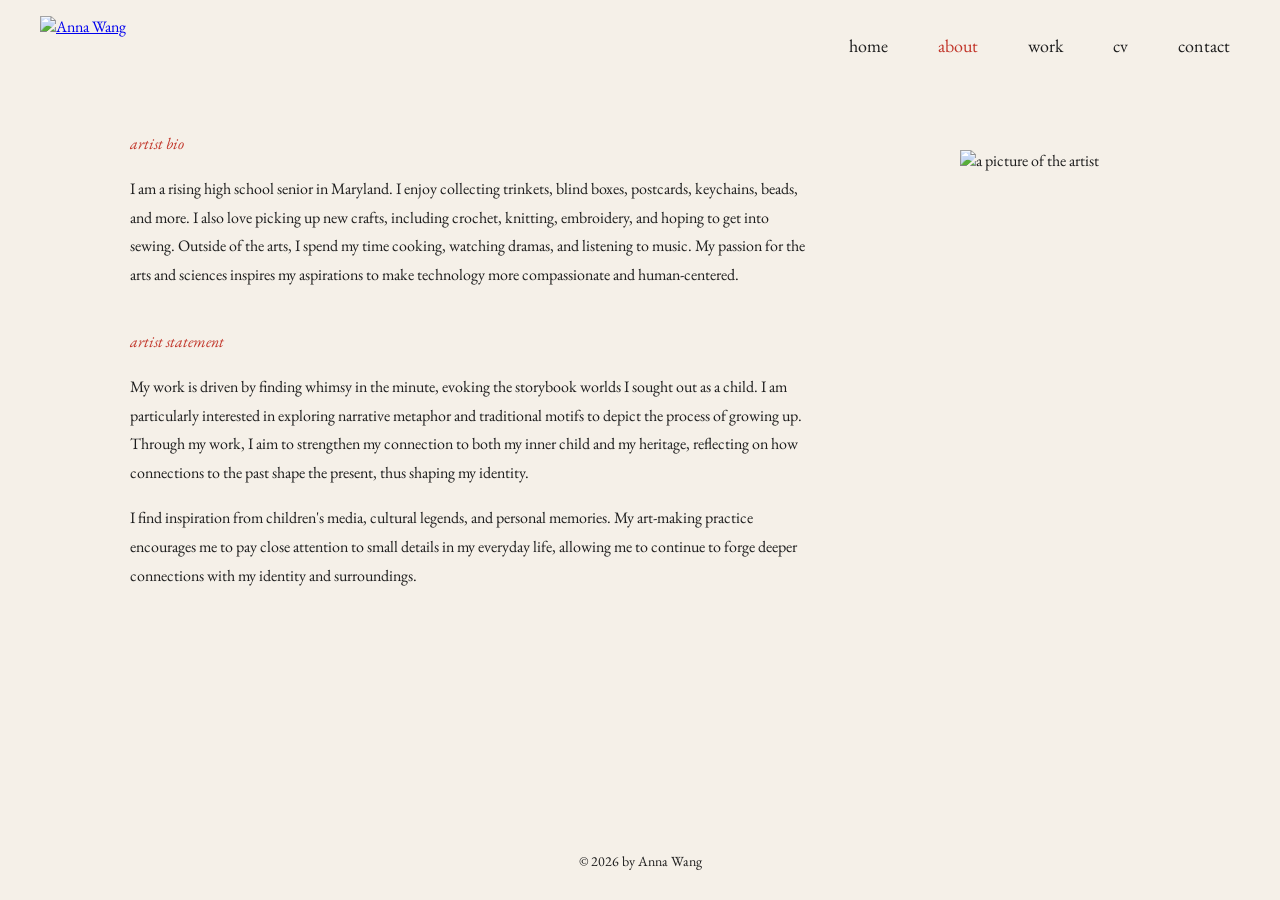
==== about.html @ 2f898c02 "build structure and layout, add all asset images" ====
<!DOCTYPE html>
<html lang="en">
<head>
  <meta charset="UTF-8">
  <meta name="viewport" content="width=device-width, initial-scale=1.0">
  <title>about — Anna Wang</title>
  <link rel="stylesheet" href="styles.css">
</head>
<body>

  <header>
    <a href="index.html"><img src="assets/logo.png" alt="Anna Wang" class="logo"></a>
    <nav>
      <a href="index.html">home</a>
      <a href="about.html" class="active">about</a>
      <a href="work.html">work</a>
      <a href="cv.html">cv</a>
      <a href="contact.html">contact</a>
    </nav>
  </header>

  <main class="about-main">

    <div class="about-text-col">

      <div class="about-section">
        <p class="section-heading">artist bio</p>
        <p>I am a rising high school senior in Maryland. I enjoy collecting trinkets, blind boxes,
        postcards, keychains, beads, and more. I also love picking up new crafts, including crochet,
        knitting, embroidery, and hoping to get into sewing. Outside of the arts, I spend my time
        cooking, watching dramas, and listening to music. My passion for the arts and sciences
        inspires my aspirations to make technology more compassionate and human-centered.</p>
      </div>

      <div class="about-section">
        <p class="section-heading">artist statement</p>
        <p>My work is driven by finding whimsy in the minute, evoking the storybook worlds I sought
        out as a child. I am particularly interested in exploring narrative metaphor and traditional
        motifs to depict the process of growing up. Through my work, I aim to strengthen my
        connection to both my inner child and my heritage, reflecting on how connections to the past
        shape the present, thus shaping my identity.</p>
        <p>I find inspiration from children's media, cultural legends, and personal memories. My
        art-making practice encourages me to pay close attention to small details in my everyday
        life, allowing me to continue to forge deeper connections with my identity and surroundings.</p>
      </div>

    </div>

    <!-- ornate framed portrait -->
    <div class="portrait-framed">
      <img src="assets/portrait.jpg" alt="a picture of the artist">
    </div>

  </main>

  <footer>© 2026 by Anna Wang</footer>

  <img src="assets/mouse.png" alt="" class="mouse-deco">

</body>
</html>
---- styles.css ----
@import url('https://fonts.googleapis.com/css2?family=EB+Garamond:ital,wght@0,400;0,500;1,400;1,500&display=swap');

:root {
  --bg: #f5f0e8;
  --text: #1c1c1c;
  --accent: #c13428;
  --border: #a09888;
}

*, *::before, *::after {
  box-sizing: border-box;
  margin: 0;
  padding: 0;
}

body {
  background: var(--bg);
  color: var(--text);
  font-family: 'EB Garamond', Georgia, serif;
  min-height: 100vh;
  display: flex;
  flex-direction: column;
}

/* overall header */
header {
  display: flex;
  align-items: center;
  justify-content: space-between;
  padding: 16px 50px 16px 40px;
  background: var(--bg);
}

.logo {
  height: 58px;
  width: auto;
  display: block;
}

nav {
  display: flex;
  gap: 50px;
  align-items: center;
}

nav a {
  text-decoration: none;
  color: var(--text);
  font-size: 18px;
  font-family: 'EB Garamond', Georgia, serif;
}

nav a.active,
nav a:hover {
  color: var(--accent);
}

/* overall footer */
footer {
  text-align: center;
  padding: 30px 20px;
  font-size: 14px;
  margin-top: auto;
}

/* mouse decoration */
.mouse-deco {
  position: fixed;
  bottom: 10px;
  right: 10px;
  width: 155px;
  pointer-events: none;
  z-index: 10;
}

/* home page */
.home-main {
  flex: 1;
  display: flex;
  flex-direction: column;
  align-items: center;
  padding: 20px 50px 40px;
}

.home-hero img {
  max-width: 660px;
  width: 100%;
  height: auto;
  display: block;
}

.explore-btn {
  display: inline-block;
  margin-top: 28px;
  padding: 10px 32px;
  border: 1.5px solid var(--accent);
  border-radius: 30px;
  color: var(--accent);
  text-decoration: none;
  font-size: 17px;
  transition: background 0.2s, color 0.2s;
}

.explore-btn:hover {
  background: var(--accent);
  color: #fff;
}

/* about page */
.about-main {
  flex: 1;
  display: grid;
  grid-template-columns: 1fr auto;
  gap: 50px;
  padding: 40px 80px 60px 130px;
  align-items: start;
}

.about-section {
  margin-bottom: 38px;
}

.section-heading {
  color: var(--accent);
  font-style: italic;
  font-size: 18px;
  margin-bottom: 14px;
}

.about-text-col p {
  font-size: 16px;
  line-height: 1.8;
  max-width: 680px;
}

.about-text-col p + p {
  margin-top: 16px;
}

.portrait-framed {
  width: 240px;
  margin-top: 20px;
}

.portrait-framed img {
  width: 100%;
  height: auto;
  display: block;
}

/* work overview page */
.work-main {
  flex: 1;
  padding: 20px 130px 60px;
}

.work-overview-grid {
  display: grid;
  grid-template-columns: repeat(6, 1fr);
  gap: 35px;
}

/* top row three images */
.work-overview-grid .thumb:nth-child(1) { grid-column: 1 / 3; }
.work-overview-grid .thumb:nth-child(2) { grid-column: 3 / 5; }
.work-overview-grid .thumb:nth-child(3) { grid-column: 5 / 7; }
/* bottom row two images */
.work-overview-grid .thumb:nth-child(4) { grid-column: 2 / 4; }
.work-overview-grid .thumb:nth-child(5) { grid-column: 4 / 6; }

.thumb {
  display: block;
  cursor: pointer;
}

.thumb img {
  width: 100%;
  height: auto;
  display: block;
  transition: opacity 0.2s;
}

.thumb:hover img {
  opacity: 0.88;
}

/* work category page columns */
.work-category-main {
  flex: 1;
  padding: 20px 130px 60px 130px;
  columns: 3;
  column-gap: 30px;
}

.work-item {
  break-inside: avoid;
  margin-bottom: 30px;
}

.work-item img {
  width: 100%;
  height: auto;
  display: block;
}

.work-caption {
  font-size: 13px;
  margin-top: 6px;
  color: var(--text);
}

/* work mixed media & SI layout */
.work-series-main {
  flex: 1;
  padding: 20px 50px 60px;
}

.series-pair {
  display: grid;
  grid-template-columns: 1fr 1fr;
  gap: 40px;
  margin-bottom: 60px;
  align-items: start;
}

.series-block {
  margin-bottom: 60px;
}

.series-block-inner {
  display: grid;
  grid-template-columns: 3fr 2fr;
  gap: 20px;
  align-items: start;
}

.series-main-img {
  width: 100%;
  height: auto;
  display: block;
}

.series-detail-row {
  display: grid;
  grid-template-columns: 1fr 1fr;
  gap: 8px;
  margin-top: 8px;
}

.series-detail-row img,
.series-detail-col img {
  width: 100%;
  height: auto;
  display: block;
}

.series-detail-col {
  display: flex;
  flex-direction: column;
  gap: 8px;
}

.series-2x2 {
  display: grid;
  grid-template-columns: 1fr 1fr;
  gap: 8px;
}

.series-2x2 img {
  width: 100%;
  height: auto;
  display: block;
}

.series-caption {
  font-size: 13px;
  font-style: italic;
  margin-top: 10px;
  color: var(--text);
}

/* cv page */
.cv-main {
  flex: 1;
  display: grid;
  grid-template-columns: auto 1fr;
  gap: 60px;
  padding: 40px 50px 60px 130px;
  align-items: start;
}

.cv-section {
  margin-bottom: 38px;
}

.cv-heading {
  color: var(--accent);
  font-style: italic;
  font-size: 17px;
  margin-bottom: 10px;
}

.cv-section p {
  font-size: 15px;
  line-height: 1.9;
}

.cv-photos {
  display: grid;
  grid-template-columns: 2fr 1fr;
  gap: 6px;
  align-items: start;
}

.cv-photos .main-photo {
  grid-row: 1 / 5;
}

.cv-photos img {
  width: 100%;
  height: 100%;
  display: block;
  object-fit: cover;
}

/* contact page */
.contact-main {
  flex: 1;
  display: flex;
  justify-content: center;
  padding: 40px 50px 60px;
}

.contact-form {
  width: 530px;
}

.form-group {
  margin-bottom: 22px;
}

.form-label {
  display: block;
  color: var(--accent);
  font-style: italic;
  font-size: 17px;
  margin-bottom: 8px;
}

.form-sublabels {
  display: grid;
  grid-template-columns: 1fr 1fr;
  gap: 15px;
  margin-bottom: 4px;
}

.form-sublabel {
  font-size: 14px;
}

.name-inputs {
  display: grid;
  grid-template-columns: 1fr 1fr;
  gap: 15px;
}

input[type="text"],
input[type="email"],
textarea {
  width: 100%;
  padding: 10px 18px;
  border: 1.2px solid var(--border);
  border-radius: 25px;
  background: transparent;
  font-family: 'EB Garamond', Georgia, serif;
  font-size: 15px;
  color: var(--text);
  outline: none;
}

input[type="text"]:focus,
input[type="email"]:focus,
textarea:focus {
  border-color: var(--accent);
}

textarea {
  border-radius: 16px;
  height: 145px;
  resize: vertical;
  padding: 12px 18px;
}

.submit-btn {
  display: block;
  margin-left: auto;
  margin-top: 16px;
  padding: 10px 32px;
  border: 1.5px solid var(--accent);
  border-radius: 25px;
  background: transparent;
  color: var(--accent);
  font-family: 'EB Garamond', Georgia, serif;
  font-size: 17px;
  cursor: pointer;
  transition: background 0.2s, color 0.2s;
}

.submit-btn:hover {
  background: var(--accent);
  color: #fff;
}
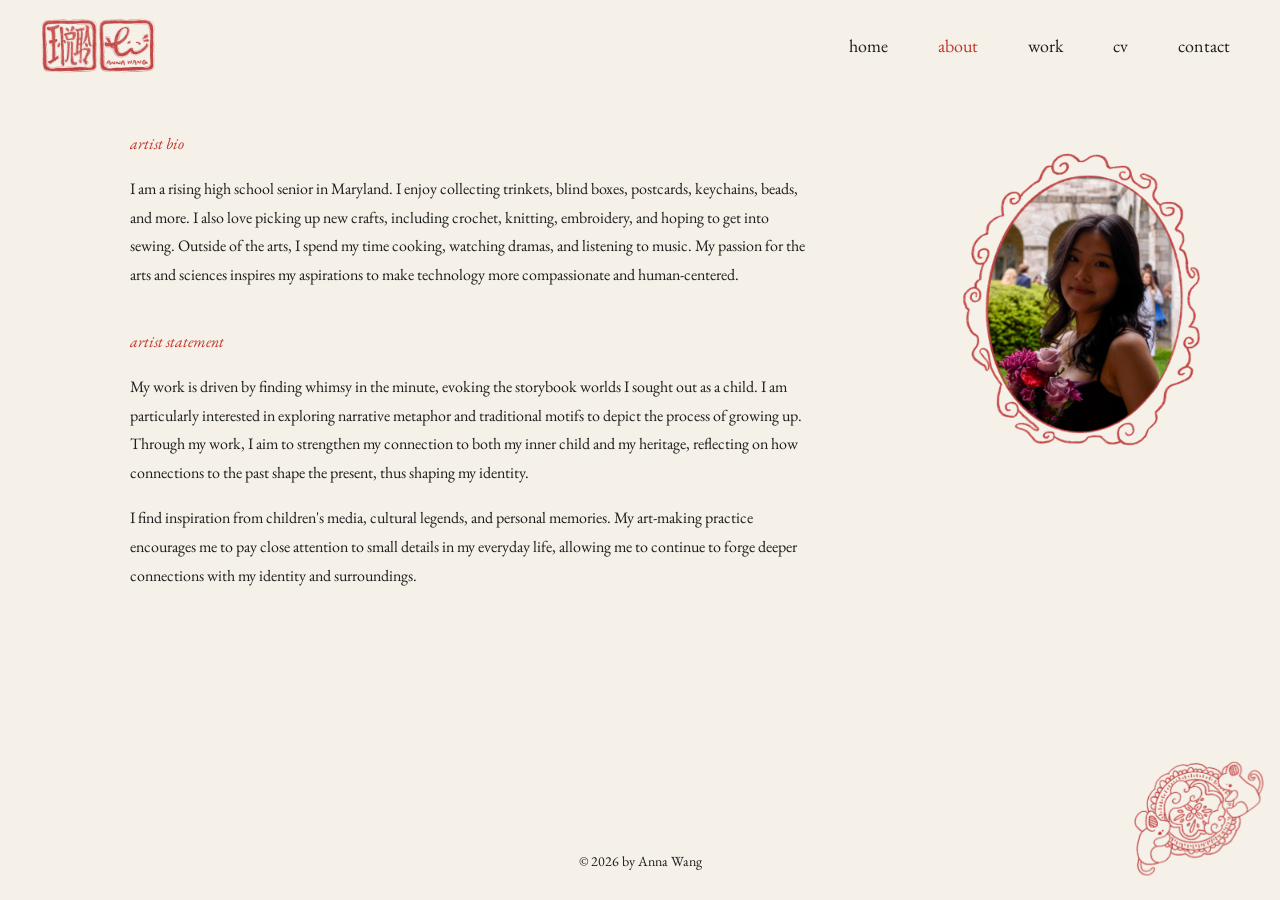
==== commit a1046ccd: "rename assets" ====
--- a/about.html
+++ b/about.html
@@ -48,7 +48,7 @@
 
     <!-- ornate framed portrait -->
     <div class="portrait-framed">
-      <img src="assets/portrait.jpg" alt="a picture of the artist">
+      <img src="assets/portrait.png" alt="a picture of the artist">
     </div>
 
   </main>
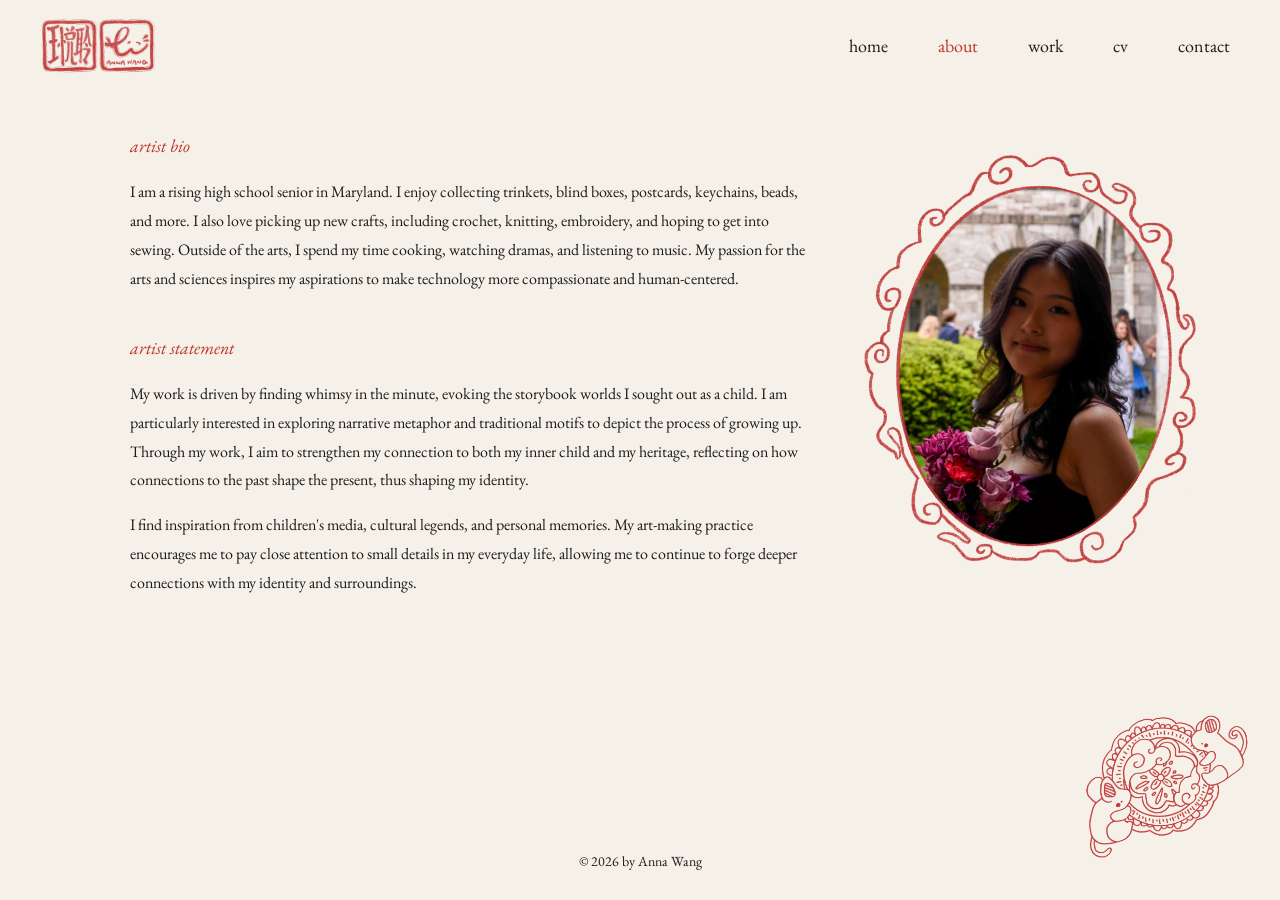
==== commit d1f39dd8: "change name of pages for better viewing" ====
--- a/about.html
+++ b/about.html
@@ -3,7 +3,7 @@
 <head>
   <meta charset="UTF-8">
   <meta name="viewport" content="width=device-width, initial-scale=1.0">
-  <title>about — Anna Wang</title>
+  <title>anna's bio</title>
   <link rel="stylesheet" href="styles.css">
 </head>
 <body>
@@ -13,7 +13,16 @@
     <nav>
       <a href="index.html">home</a>
       <a href="about.html" class="active">about</a>
-      <a href="work.html">work</a>
+      <div class="nav-work">
+        <a href="work.html">work</a>
+        <div class="work-dropdown">
+          <a href="work-paintpencil.html">paint &amp; pencil</a>
+          <a href="work-mixedmedia.html">mixed media</a>
+          <a href="work-sculpture.html">sculpture</a>
+          <a href="work-inprogress.html">in progress</a>
+          <a href="work-sketches.html">sketches</a>
+        </div>
+      </div>
       <a href="cv.html">cv</a>
       <a href="contact.html">contact</a>
     </nav>
--- a/styles.css
+++ b/styles.css
@@ -53,6 +53,41 @@
 nav a.active,
 nav a:hover {
   color: var(--accent);
+}
+
+/* work dropdown */
+.nav-work {
+  position: relative;
+  display: flex;
+  align-items: center;
+}
+
+.work-dropdown {
+  position: absolute;
+  top: 100%;
+  left: 50%;
+  transform: translateX(-50%);
+  background: var(--bg);
+  border: 1px solid rgba(160, 152, 136, 0.3);
+  padding: 12px 22px;
+  display: flex;
+  flex-direction: column;
+  gap: 10px;
+  white-space: nowrap;
+  opacity: 0;
+  pointer-events: none;
+  transition: opacity 0.2s;
+  z-index: 200;
+}
+
+.nav-work:hover .work-dropdown {
+  opacity: 1;
+  pointer-events: auto;
+}
+
+.work-dropdown a {
+  font-size: 15px;
+  font-style: italic;
 }
 
 /* overall footer */
@@ -64,13 +99,21 @@
 }
 
 /* mouse decoration */
+@keyframes spin {
+  to { transform: rotate(360deg); }
+}
+
 .mouse-deco {
   position: fixed;
-  bottom: 10px;
-  right: 10px;
-  width: 155px;
-  pointer-events: none;
+  bottom: 24px;
+  right: 24px;
+  width: 194px;
   z-index: 10;
+  cursor: pointer;
+}
+
+.mouse-deco:hover {
+  animation: spin 7.0s linear infinite;
 }
 
 /* home page */
@@ -110,7 +153,7 @@
 .about-main {
   flex: 1;
   display: grid;
-  grid-template-columns: 1fr auto;
+  grid-template-columns: minmax(0, 680px) auto;
   gap: 50px;
   padding: 40px 80px 60px 130px;
   align-items: start;
@@ -120,7 +163,7 @@
   margin-bottom: 38px;
 }
 
-.section-heading {
+.about-text-col .section-heading {
   color: var(--accent);
   font-style: italic;
   font-size: 18px;
@@ -138,7 +181,7 @@
 }
 
 .portrait-framed {
-  width: 240px;
+  width: 336px;
   margin-top: 20px;
 }
 
@@ -171,17 +214,36 @@
 .thumb {
   display: block;
   cursor: pointer;
+  position: relative;
 }
 
 .thumb img {
   width: 100%;
   height: auto;
   display: block;
-  transition: opacity 0.2s;
+  transition: opacity 0.25s;
 }
 
 .thumb:hover img {
-  opacity: 0.88;
+  opacity: 0.15;
+}
+
+.thumb-label {
+  position: absolute;
+  inset: 0;
+  display: flex;
+  align-items: center;
+  justify-content: center;
+  font-style: italic;
+  font-size: 20px;
+  color: var(--accent);
+  opacity: 0;
+  transition: opacity 0.25s;
+  pointer-events: none;
+}
+
+.thumb:hover .thumb-label {
+  opacity: 1;
 }
 
 /* work category page columns */
@@ -230,7 +292,7 @@
 .series-block-inner {
   display: grid;
   grid-template-columns: 3fr 2fr;
-  gap: 20px;
+  gap: 50px;
   align-items: start;
 }
 
@@ -258,6 +320,10 @@
   display: flex;
   flex-direction: column;
   gap: 8px;
+}
+
+.bed-bugs-details img {
+  width: 60%;
 }
 
 .series-2x2 {
@@ -293,10 +359,10 @@
   margin-bottom: 38px;
 }
 
-.cv-heading {
-  color: var(--accent);
-  font-style: italic;
-  font-size: 17px;
+.cv-section .cv-heading {
+  color: var(--accent);
+  font-style: italic;
+  font-size: 18px;
   margin-bottom: 10px;
 }
 
@@ -306,21 +372,23 @@
 }
 
 .cv-photos {
-  display: grid;
-  grid-template-columns: 2fr 1fr;
-  gap: 6px;
-  align-items: start;
-}
-
-.cv-photos .main-photo {
-  grid-row: 1 / 5;
-}
-
-.cv-photos img {
-  width: 100%;
-  height: 100%;
-  display: block;
-  object-fit: cover;
+  position: relative;
+  width: 100%;
+}
+
+.cv-main-img {
+  width: 80%;
+  height: auto;
+  display: block;
+}
+
+.cv-strip-img {
+  position: absolute;
+  right: 0;
+  top: 25%;
+  width: 20%;
+  height: auto;
+  box-shadow: 3px 3px 10px rgba(0, 0, 0, 0.15);
 }
 
 /* contact page */
@@ -343,7 +411,7 @@
   display: block;
   color: var(--accent);
   font-style: italic;
-  font-size: 17px;
+  font-size: 18px;
   margin-bottom: 8px;
 }
 
@@ -410,3 +478,9 @@
   background: var(--accent);
   color: #fff;
 }
+
+.submit-btn.resubmit {
+  background: var(--accent);
+  color: #fff;
+  border-color: var(--accent);
+}
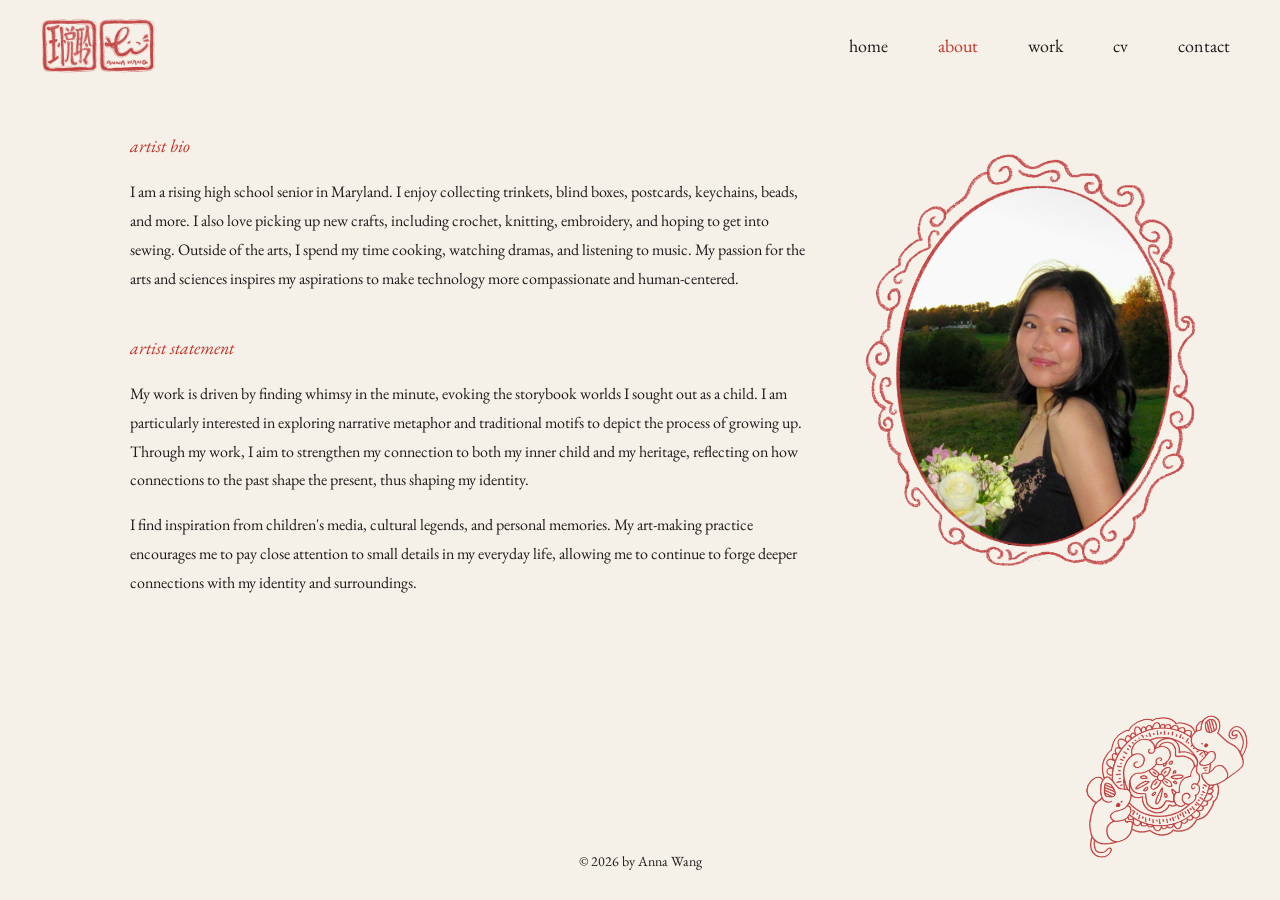
==== commit 2310602b: "update img name to avoid cache/confusion w old" ====
--- a/about.html
+++ b/about.html
@@ -57,7 +57,7 @@
 
     <!-- ornate framed portrait -->
     <div class="portrait-framed">
-      <img src="assets/portrait.png" alt="a picture of the artist">
+      <img src="assets/portraitdeco.png" alt="a picture of the artist">
     </div>
 
   </main>
